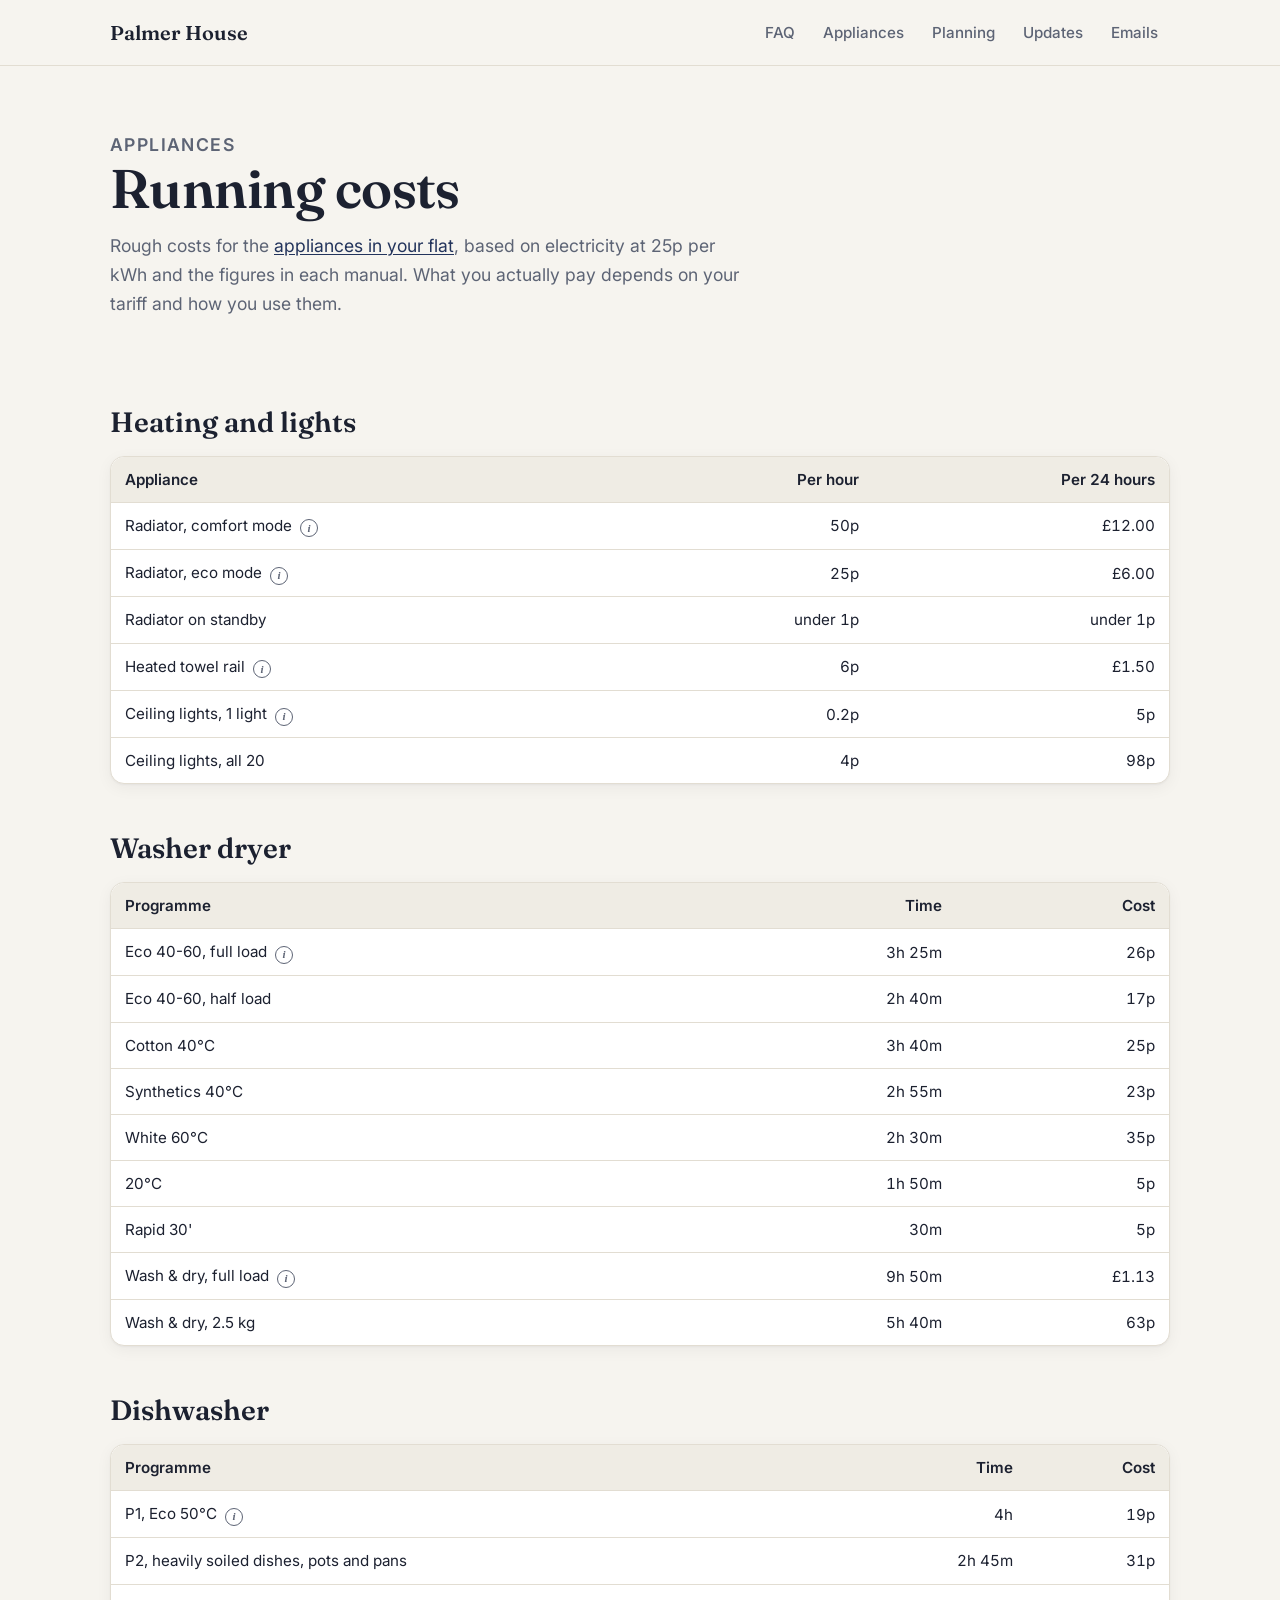
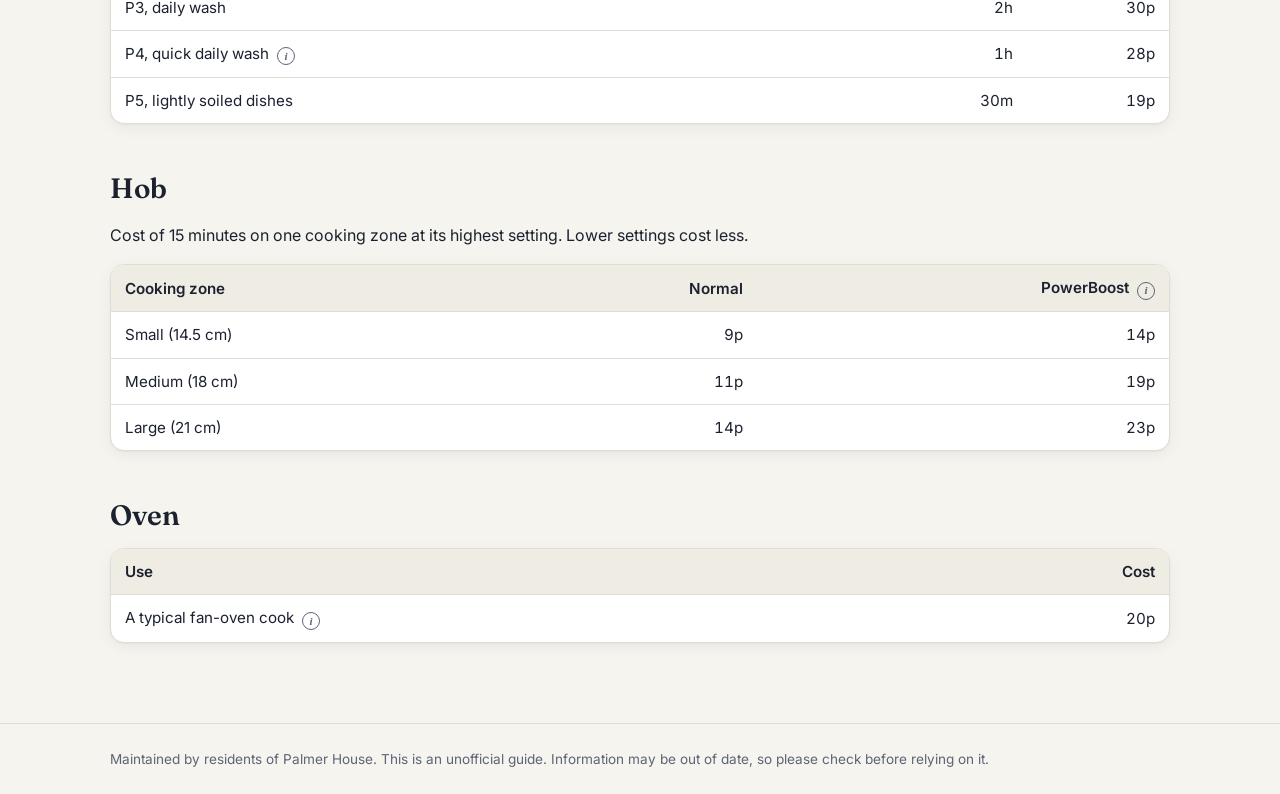
==== costs.html @ 89a66594 "Add appliance running costs page Co-Authored-By: Claude Opus 5.5 <noreply@anthropic.com>" ====
<!doctype html>
<html lang="en-GB">
<head>
  <meta charset="utf-8">
  <meta name="viewport" content="width=device-width, initial-scale=1">
  <title>Running costs · Palmer House</title>
  <meta name="description" content="Rough running costs for the appliances in Palmer House flats, based on electricity at 25p per kWh.">
  <link rel="preconnect" href="https://fonts.googleapis.com">
  <link rel="preconnect" href="https://fonts.gstatic.com" crossorigin>
  <link href="https://fonts.googleapis.com/css2?family=Fraunces:opsz,wght@9..144,600&family=Inter:wght@400;500;600;700&display=swap" rel="stylesheet">
  <link rel="stylesheet" href="assets/style.css">
</head>
<body>
  <header class="site-header">
    <div class="inner">
      <a class="brand" href="./">Palmer House</a>
      <nav class="site-nav">
        <a href="faq">FAQ</a>
        <a href="appliances">Appliances</a>
        <a href="planning">Planning</a>
        <a href="updates">Updates</a>
        <a href="emails/">Emails</a>
      </nav>
    </div>
  </header>

  <main>
    <section class="hero">
      <p class="eyebrow">Appliances</p>
      <h1>Running costs</h1>
      <p>Rough costs for the <a href="appliances">appliances in your flat</a>, based on electricity at 25p per kWh and the figures in each manual. What you actually pay depends on your tariff and how you use them.</p>
    </section>

    <h2 id="heating-and-lights">Heating and lights</h2>
    <div class="cost-table">
      <table>
        <thead><tr><th>Appliance</th><th class="num">Per hour</th><th class="num">Per 24 hours</th></tr></thead>
        <tbody>
          <tr>
            <td>Radiator, comfort mode
              <span class="info-wrap"><button type="button" class="info" aria-expanded="false" aria-describedby="tip-radiator"><span class="sr-only">More information</span></button><span class="tip" role="tooltip" id="tip-radiator">This is the cost while it's heating at full power. Radiators have a thermostat, so once the room is warm they switch on and off and cost less. Smaller radiators use less power, so they cost less to run.</span></span>
            </td>
            <td class="num">50p</td><td class="num">£12.00</td>
          </tr>
          <tr>
            <td>Radiator, eco mode
              <span class="info-wrap"><button type="button" class="info" aria-expanded="false" aria-describedby="tip-eco"><span class="sr-only">More information</span></button><span class="tip" role="tooltip" id="tip-eco">Eco mode runs the radiator at half power.</span></span>
            </td>
            <td class="num">25p</td><td class="num">£6.00</td>
          </tr>
          <tr><td>Radiator on standby</td><td class="num">under 1p</td><td class="num">under 1p</td></tr>
          <tr>
            <td>Heated towel rail
              <span class="info-wrap"><button type="button" class="info" aria-expanded="false" aria-describedby="tip-towel"><span class="sr-only">More information</span></button><span class="tip" role="tooltip" id="tip-towel">The towel rail runs at a fixed temperature, using 250 W whenever it's switched on.</span></span>
            </td>
            <td class="num">6p</td><td class="num">£1.50</td>
          </tr>
          <tr>
            <td>Ceiling lights, 1 light
              <span class="info-wrap"><button type="button" class="info" aria-expanded="false" aria-describedby="tip-lights"><span class="sr-only">More information</span></button><span class="tip" role="tooltip" id="tip-lights">Each ceiling light is an 8.2 W LED. Dimming them uses less.</span></span>
            </td>
            <td class="num">0.2p</td><td class="num">5p</td>
          </tr>
          <tr><td>Ceiling lights, all 20</td><td class="num">4p</td><td class="num">98p</td></tr>
        </tbody>
      </table>
    </div>

    <h2 id="washer-dryer">Washer dryer</h2>
    <div class="cost-table">
      <table>
        <thead><tr><th>Programme</th><th class="num">Time</th><th class="num">Cost</th></tr></thead>
        <tbody>
          <tr>
            <td>Eco 40-60, full load
              <span class="info-wrap"><button type="button" class="info" aria-expanded="false" aria-describedby="tip-eco4060"><span class="sr-only">More information</span></button><span class="tip" role="tooltip" id="tip-eco4060">The most efficient programme for normally soiled cotton. It takes longer, but heats the water more gently. A full load is 7 kg.</span></span>
            </td>
            <td class="num">3h 25m</td><td class="num">26p</td>
          </tr>
          <tr><td>Eco 40-60, half load</td><td class="num">2h 40m</td><td class="num">17p</td></tr>
          <tr><td>Cotton 40°C</td><td class="num">3h 40m</td><td class="num">25p</td></tr>
          <tr><td>Synthetics 40°C</td><td class="num">2h 55m</td><td class="num">23p</td></tr>
          <tr><td>White 60°C</td><td class="num">2h 30m</td><td class="num">35p</td></tr>
          <tr><td>20°C</td><td class="num">1h 50m</td><td class="num">5p</td></tr>
          <tr><td>Rapid 30'</td><td class="num">30m</td><td class="num">5p</td></tr>
          <tr>
            <td>Wash &amp; dry, full load
              <span class="info-wrap"><button type="button" class="info" aria-expanded="false" aria-describedby="tip-dry"><span class="sr-only">More information</span></button><span class="tip" role="tooltip" id="tip-dry">Drying uses most of the energy. Washing and drying a full load costs over four times as much as washing alone. Based on the Eco 40-60 programme with drying.</span></span>
            </td>
            <td class="num">9h 50m</td><td class="num">£1.13</td>
          </tr>
          <tr><td>Wash &amp; dry, 2.5 kg</td><td class="num">5h 40m</td><td class="num">63p</td></tr>
        </tbody>
      </table>
    </div>

    <h2 id="dishwasher">Dishwasher</h2>
    <div class="cost-table">
      <table>
        <thead><tr><th>Programme</th><th class="num">Time</th><th class="num">Cost</th></tr></thead>
        <tbody>
          <tr>
            <td>P1, Eco 50°C
              <span class="info-wrap"><button type="button" class="info" aria-expanded="false" aria-describedby="tip-dweco"><span class="sr-only">More information</span></button><span class="tip" role="tooltip" id="tip-dweco">The longest programme, but one of the cheapest. It's the most efficient for dishes with a normal amount of dirt.</span></span>
            </td>
            <td class="num">4h</td><td class="num">19p</td>
          </tr>
          <tr><td>P2, heavily soiled dishes, pots and pans</td><td class="num">2h 45m</td><td class="num">31p</td></tr>
          <tr><td>P3, daily wash</td><td class="num">2h</td><td class="num">30p</td></tr>
          <tr>
            <td>P4, quick daily wash
              <span class="info-wrap"><button type="button" class="info" aria-expanded="false" aria-describedby="tip-dwquick"><span class="sr-only">More information</span></button><span class="tip" role="tooltip" id="tip-dwquick">Quicker programmes heat the water faster, which uses more energy than the long Eco programme.</span></span>
            </td>
            <td class="num">1h</td><td class="num">28p</td>
          </tr>
          <tr><td>P5, lightly soiled dishes</td><td class="num">30m</td><td class="num">19p</td></tr>
        </tbody>
      </table>
    </div>

    <h2 id="hob">Hob</h2>
    <p>Cost of 15 minutes on one cooking zone at its highest setting. Lower settings cost less.</p>
    <div class="cost-table">
      <table>
        <thead>
          <tr>
            <th>Cooking zone</th>
            <th class="num">Normal</th>
            <th class="num">PowerBoost
              <span class="info-wrap"><button type="button" class="info" aria-expanded="false" aria-describedby="tip-boost"><span class="sr-only">More information</span></button><span class="tip tip-left" role="tooltip" id="tip-boost">PowerBoost gives a zone extra power for a short time, for example to bring a pan of water to the boil quickly.</span></span>
            </th>
          </tr>
        </thead>
        <tbody>
          <tr><td>Small (14.5 cm)</td><td class="num">9p</td><td class="num">14p</td></tr>
          <tr><td>Medium (18 cm)</td><td class="num">11p</td><td class="num">19p</td></tr>
          <tr><td>Large (21 cm)</td><td class="num">14p</td><td class="num">23p</td></tr>
        </tbody>
      </table>
    </div>

    <h2 id="oven">Oven</h2>
    <div class="cost-table">
      <table>
        <thead><tr><th>Use</th><th class="num">Cost</th></tr></thead>
        <tbody>
          <tr>
            <td>A typical fan-oven cook
              <span class="info-wrap"><button type="button" class="info" aria-expanded="false" aria-describedby="tip-oven"><span class="sr-only">More information</span></button><span class="tip" role="tooltip" id="tip-oven">Based on the oven's official energy test for a fan cook. While it's heating up, the oven can draw up to 2.4 kW, which costs 60p an hour.</span></span>
            </td>
            <td class="num">20p</td>
          </tr>
        </tbody>
      </table>
    </div>
  </main>
  <script src="assets/info.js"></script>

  <footer>
    <div class="inner">Maintained by residents of Palmer House. This is an unofficial guide. Information may be out of date, so please check before relying on it.</div>
  </footer>
</body>
</html>
---- assets/style.css ----
/* Palmer House — shared styles */
:root {
  --bg: #f6f4ef;
  --surface: #ffffff;
  --surface-2: #efece4;
  --text: #1c2130;
  --muted: #5d6475;
  --border: #e2ddd2;
  --accent: #23345c;       /* Hockley navy, as in the kitchens */
  --accent-soft: #e3e8f3;
  --warn-bg: #fff4e0;
  --warn-border: #f0c77a;
  --radius: 14px;
  --shadow: 0 1px 2px rgb(20 25 40 / 0.04), 0 4px 16px rgb(20 25 40 / 0.05);
  --serif: "Fraunces", Georgia, serif;
  --sans: "Inter", system-ui, -apple-system, "Segoe UI", sans-serif;
  color-scheme: light;
}
@media (prefers-color-scheme: dark) {
  :root {
    --bg: #12151d;
    --surface: #1a1e29;
    --surface-2: #222736;
    --text: #e8eaf0;
    --muted: #9aa1b2;
    --border: #2c3243;
    --accent: #9fb4e6;
    --accent-soft: #24304d;
    --warn-bg: #2e2617;
    --warn-border: #6d5629;
    --shadow: none;
    color-scheme: dark;
  }
}

* { box-sizing: border-box; }
html { scroll-behavior: smooth; scroll-padding-top: 80px; }
body {
  margin: 0;
  background: var(--bg);
  color: var(--text);
  font: 16px/1.65 var(--sans);
  -webkit-font-smoothing: antialiased;
}
img { max-width: 100%; height: auto; display: block; }
a { color: var(--accent); text-underline-offset: 2px; }
a:hover { text-decoration-thickness: 2px; }

/* Header / nav */
.site-header {
  position: sticky; top: 0; z-index: 10;
  background: color-mix(in srgb, var(--bg) 85%, transparent);
  backdrop-filter: blur(10px);
  border-bottom: 1px solid var(--border);
}
.site-header .inner {
  max-width: 1100px; margin: 0 auto; padding: 14px 20px;
  display: flex; align-items: center; justify-content: space-between; gap: 16px; flex-wrap: wrap;
}
.brand { font-family: var(--serif); font-weight: 600; font-size: 1.25rem; color: var(--text); text-decoration: none; }
.site-nav { display: flex; gap: 4px; flex-wrap: wrap; }
.site-nav a {
  padding: 6px 12px; border-radius: 999px; color: var(--muted);
  text-decoration: none; font-size: 0.95rem; font-weight: 500;
}
.site-nav a:hover { color: var(--text); background: var(--surface-2); }
.site-nav a[aria-current="page"] { color: var(--accent); background: var(--accent-soft); }

/* Layout */
main { max-width: 1100px; margin: 0 auto; padding: 0 20px 80px; }
.hero { padding: 64px 0 32px; }
.hero h1 { font-family: var(--serif); font-size: clamp(2.2rem, 5vw, 3.4rem); line-height: 1.1; margin: 0 0 12px; font-weight: 600; letter-spacing: -0.01em; }
.hero p { color: var(--muted); font-size: 1.1rem; max-width: 640px; margin: 0; }
h2 { font-family: var(--serif); font-size: 1.75rem; font-weight: 600; margin: 56px 0 16px; line-height: 1.2; }
h3 { font-size: 1.1rem; margin: 0 0 6px; }
.eyebrow { text-transform: uppercase; letter-spacing: 0.08em; font-size: 0.75rem; font-weight: 600; color: var(--muted); }

/* Cards & grids */
.grid { display: grid; gap: 16px; grid-template-columns: repeat(auto-fill, minmax(300px, 1fr)); }
.card {
  background: var(--surface); border: 1px solid var(--border); border-radius: var(--radius);
  padding: 22px; box-shadow: var(--shadow);
}
.card p { margin: 0 0 10px; }
.card p:last-child { margin-bottom: 0; }
.card ul { margin: 8px 0 0; padding-left: 20px; }

.quick-links { display: grid; gap: 12px; grid-template-columns: repeat(auto-fit, minmax(220px, 1fr)); margin-top: 28px; }
.quick-links a {
  display: block; padding: 18px 20px; border-radius: var(--radius);
  background: var(--surface); border: 1px solid var(--border); box-shadow: var(--shadow);
  color: var(--text); text-decoration: none; transition: transform .15s, border-color .15s;
}
.quick-links a:hover { transform: translateY(-2px); border-color: var(--accent); }
.quick-links strong { display: block; font-size: 1.05rem; }
.quick-links span { color: var(--muted); font-size: 0.9rem; }

.note {
  background: var(--warn-bg); border: 1px solid var(--warn-border); border-radius: 10px;
  padding: 12px 16px; font-size: 0.95rem; margin: 12px 0;
}

/* FAQ */
.faq { background: var(--surface); border: 1px solid var(--border); border-radius: var(--radius); box-shadow: var(--shadow); overflow: hidden; }
.faq details + details { border-top: 1px solid var(--border); }
.faq summary {
  list-style: none; cursor: pointer; padding: 18px 56px 18px 22px; position: relative;
  font-weight: 600; font-size: 1.05rem;
}
.faq summary::-webkit-details-marker { display: none; }
.faq summary::after {
  content: "+"; position: absolute; right: 22px; top: 50%; transform: translateY(-50%);
  font-size: 1.4rem; font-weight: 400; color: var(--muted); transition: transform .2s;
}
.faq details[open] summary::after { transform: translateY(-50%) rotate(45deg); }
.faq summary:hover { background: var(--surface-2); }
.faq summary:focus-visible { outline: 2px solid var(--accent); outline-offset: -2px; }
.faq-body { padding: 0 22px 18px; }
.faq-body p { margin: 0 0 10px; }
.faq-body p:last-child { margin-bottom: 0; }

figure { margin: 16px 0; }
figure img { border-radius: var(--radius); border: 1px solid var(--border); background: var(--surface); }
figcaption { color: var(--muted); font-size: 0.9rem; margin-top: 8px; }

/* Tables */
.table-wrap { overflow-x: auto; border: 1px solid var(--border); border-radius: var(--radius); background: var(--surface); }
table { width: 100%; border-collapse: collapse; font-size: 0.95rem; }
th, td { text-align: left; padding: 10px 14px; border-bottom: 1px solid var(--border); }
th { font-weight: 600; background: var(--surface-2); }
td.num, th.num { text-align: right; font-variant-numeric: tabular-nums; white-space: nowrap; }
tbody tr:last-child td { border-bottom: 0; }
tfoot td { font-weight: 700; background: var(--surface-2); border-bottom: 0; }

/* Running costs */
.cost-table { border: 1px solid var(--border); border-radius: var(--radius); background: var(--surface); box-shadow: var(--shadow); }
.cost-table thead th:first-child { border-top-left-radius: var(--radius); }
.cost-table thead th:last-child { border-top-right-radius: var(--radius); }
.cost-table + h2 { margin-top: 48px; }

/* Info tooltips */
.info-wrap { position: relative; display: inline-block; vertical-align: middle; }
.info {
  display: inline-grid; place-items: center; width: 18px; height: 18px; margin-left: 4px; padding: 0;
  border: 1.5px solid currentColor; border-radius: 50%; background: none; color: var(--muted);
  font: italic 600 11px/1 Georgia, serif; cursor: pointer;
}
.info::before { content: "i"; }
.info:hover, .info-wrap.open .info { color: var(--accent); }
.info:focus-visible { outline: 2px solid var(--accent); outline-offset: 2px; }
.tip {
  display: none; position: absolute; z-index: 5; top: calc(100% + 8px); left: -8px;
  width: max-content; max-width: min(280px, calc(100vw - 48px));
  padding: 10px 12px; border-radius: 8px; background: var(--text); color: var(--bg);
  box-shadow: 0 4px 16px rgb(20 25 40 / 0.18);
  font-size: 0.85rem; font-weight: 400; line-height: 1.45; text-align: left; white-space: normal;
}
.tip-left { left: auto; right: -8px; }
.info-wrap:hover .tip, .info-wrap.open .tip, .info:focus-visible + .tip { display: block; }
.sr-only { position: absolute; width: 1px; height: 1px; overflow: hidden; clip: rect(0 0 0 0); white-space: nowrap; }
@media (max-width: 640px) {
  /* On phones, open tooltips inline under the item so they never run off screen */
  .info-wrap:not(:has(.tip-left)) { display: inline; position: static; }
  .tip:not(.tip-left) { position: static; width: auto; max-width: none; margin-top: 8px; }
  .info-wrap:not(:has(.tip-left)):hover .tip { display: none; }
  .info-wrap.open .tip { display: block; }
}

/* Appliances */
.room-nav { display: flex; gap: 8px; flex-wrap: wrap; margin: 8px 0 0; padding: 0; list-style: none; }
.room-nav a {
  display: inline-block; padding: 6px 14px; border-radius: 999px; font-size: 0.9rem;
  border: 1px solid var(--border); background: var(--surface); color: var(--text); text-decoration: none;
}
.room-nav a:hover { border-color: var(--accent); color: var(--accent); }

.appliance {
  display: grid; grid-template-columns: 220px 1fr; gap: 24px;
  background: var(--surface); border: 1px solid var(--border); border-radius: var(--radius);
  padding: 24px; margin-bottom: 16px; box-shadow: var(--shadow);
}
.appliance > .media img { background: #fff; border-radius: 10px; padding: 8px; aspect-ratio: 1; object-fit: contain; width: 100%; }
.appliance > .media:empty { background: var(--surface-2); border-radius: 10px; aspect-ratio: 1; }
.appliance h3 { font-family: var(--serif); font-size: 1.35rem; font-weight: 600; margin: 0; }
.appliance .model { color: var(--muted); margin: 2px 0 12px; font-size: 0.95rem; }
.appliance ul { margin: 0 0 12px; padding-left: 20px; }
.appliance li { margin-bottom: 4px; }
.manual {
  display: inline-flex; align-items: center; gap: 6px; font-size: 0.9rem; font-weight: 600;
  padding: 6px 12px; border-radius: 8px; background: var(--accent-soft); text-decoration: none;
}
.manual::after { content: "↗"; }
.thumbs { display: grid; grid-template-columns: repeat(auto-fill, minmax(130px, 1fr)); gap: 12px; margin: 14px 0; }
.thumbs figure { margin: 0; }
.thumbs img { background: #fff; aspect-ratio: 1; object-fit: contain; padding: 6px; width: 100%; }
.thumbs figcaption { font-size: 0.8rem; margin-top: 4px; text-align: center; }
.specs { display: grid; grid-template-columns: repeat(auto-fill, minmax(180px, 1fr)); gap: 4px 16px; margin: 0 0 12px; font-size: 0.9rem; }
.specs div { display: flex; justify-content: space-between; gap: 8px; border-bottom: 1px dashed var(--border); padding: 3px 0; }
.specs dt { color: var(--muted); }
.specs dd { margin: 0; font-weight: 500; text-align: right; }

/* Timeline */
.timeline { list-style: none; padding: 0; margin: 0; border-left: 2px solid var(--border); }
.timeline > li { position: relative; padding: 0 0 28px 24px; }
.timeline > li::before {
  content: ""; position: absolute; left: -7px; top: 6px; width: 12px; height: 12px;
  border-radius: 50%; background: var(--surface); border: 2px solid var(--accent);
}
.timeline time { display: block; font-weight: 600; font-size: 0.9rem; color: var(--accent); }
.timeline p { margin: 4px 0 0; }
.milestones .year { margin: 40px 0 16px; color: var(--muted); font-size: 1.1rem; }
.milestones .year:first-child { margin-top: 0; }
blockquote {
  margin: 8px 0 0; padding: 4px 0 4px 16px; border-left: 3px solid var(--border);
  color: var(--muted); font-style: italic;
}
/* Planning applications */
.lede { font-size: 1.1rem; font-weight: 500; margin: 0 0 8px; }
.apps { list-style: none; padding: 0; margin: 20px 0 0; border: 1px solid var(--border); border-radius: var(--radius); background: var(--surface); box-shadow: var(--shadow); }
.apps li { display: grid; grid-template-columns: 90px 1fr auto; gap: 16px; align-items: baseline; padding: 14px 20px; border-bottom: 1px solid var(--border); }
.apps li:last-child { border-bottom: 0; }
.apps time { color: var(--muted); font-size: 0.9rem; font-variant-numeric: tabular-nums; }
.apps a { font-weight: 500; }
.apps code { font-size: 0.8rem; color: var(--muted); background: var(--surface-2); padding: 2px 8px; border-radius: 6px; white-space: nowrap; }
@media (max-width: 640px) {
  .apps li { grid-template-columns: 1fr auto; gap: 2px 12px; }
  .apps a { grid-column: 1 / -1; grid-row: 2; }
}

/* Inbox */
.inbox { list-style: none; padding: 0; margin: 0; background: var(--surface); border: 1px solid var(--border); border-radius: var(--radius); box-shadow: var(--shadow); overflow: hidden; }
.inbox li + li { border-top: 1px solid var(--border); }
.inbox a {
  display: grid; grid-template-columns: 40px 220px 1fr auto; gap: 16px; align-items: center;
  padding: 14px 20px; color: var(--text); text-decoration: none; transition: background .15s;
}
.inbox a:hover { background: var(--surface-2); }
.inbox-from { font-weight: 600; white-space: nowrap; overflow: hidden; text-overflow: ellipsis; }
.inbox-count { color: var(--muted); font-weight: 400; font-size: 0.85rem; margin-left: 4px; }
.inbox-text { min-width: 0; white-space: nowrap; overflow: hidden; text-overflow: ellipsis; }
.inbox-text strong { font-weight: 600; }
.inbox-snippet { color: var(--muted); }
.inbox-date { color: var(--muted); font-size: 0.85rem; white-space: nowrap; }
@media (max-width: 720px) {
  .inbox a { grid-template-columns: 40px 1fr auto; grid-template-rows: auto auto; gap: 2px 12px; }
  .inbox .avatar { grid-row: 1 / 3; }
  .inbox-from { grid-column: 2; grid-row: 1; }
  .inbox-date { grid-column: 3; grid-row: 1; }
  .inbox-text { grid-column: 2 / 4; white-space: normal; display: -webkit-box; -webkit-line-clamp: 2; -webkit-box-orient: vertical; }
}

/* Email threads */
.email-page { padding-top: 32px; }
.back-link { display: inline-block; margin-bottom: 20px; font-weight: 500; text-decoration: none; }
.thread-subject { font-family: var(--serif); font-weight: 600; line-height: 1.2; }
.thread { max-width: 780px; }
.thread + .thread { margin-top: 56px; }
.thread-subject { margin: 0 0 4px; font-size: 1.5rem; }
.thread-meta { color: var(--muted); font-size: 0.9rem; margin: 0 0 16px; }
.message {
  background: var(--surface); border: 1px solid var(--border); border-radius: var(--radius);
  box-shadow: var(--shadow); overflow: hidden;
}
.message + .message { margin-top: 12px; }
.message-head {
  display: flex; align-items: center; gap: 12px; padding: 16px 20px;
  border-bottom: 1px solid var(--border); background: var(--surface-2);
}
.message-who { flex: 1; min-width: 0; }
.message-who p { margin: 0; line-height: 1.35; }
.message-role { color: var(--muted); font-size: 0.85rem; font-weight: 400; }
.message-to { color: var(--muted); font-size: 0.85rem; }
.message-date { color: var(--muted); font-size: 0.85rem; white-space: nowrap; }
.avatar {
  flex: none; width: 40px; height: 40px; border-radius: 50%;
  display: grid; place-items: center; font-weight: 600; font-size: 0.85rem;
  background: var(--accent); color: var(--surface);
}
.avatar-alt { background: #7a8b6f; color: #fff; }
.message-body { padding: 20px; }
.message-body p { margin: 0 0 14px; }
.message-body p:last-child { margin-bottom: 0; }
.signature { color: var(--muted); font-size: 0.95rem; }

footer { border-top: 1px solid var(--border); color: var(--muted); font-size: 0.85rem; }
footer .inner { max-width: 1100px; margin: 0 auto; padding: 24px 20px; }

@media (max-width: 640px) {
  .hero { padding: 40px 0 20px; }
  .appliance { grid-template-columns: 1fr; padding: 18px; }
  .appliance > .media img { max-width: 220px; }
  th, td { padding: 8px 10px; }
}
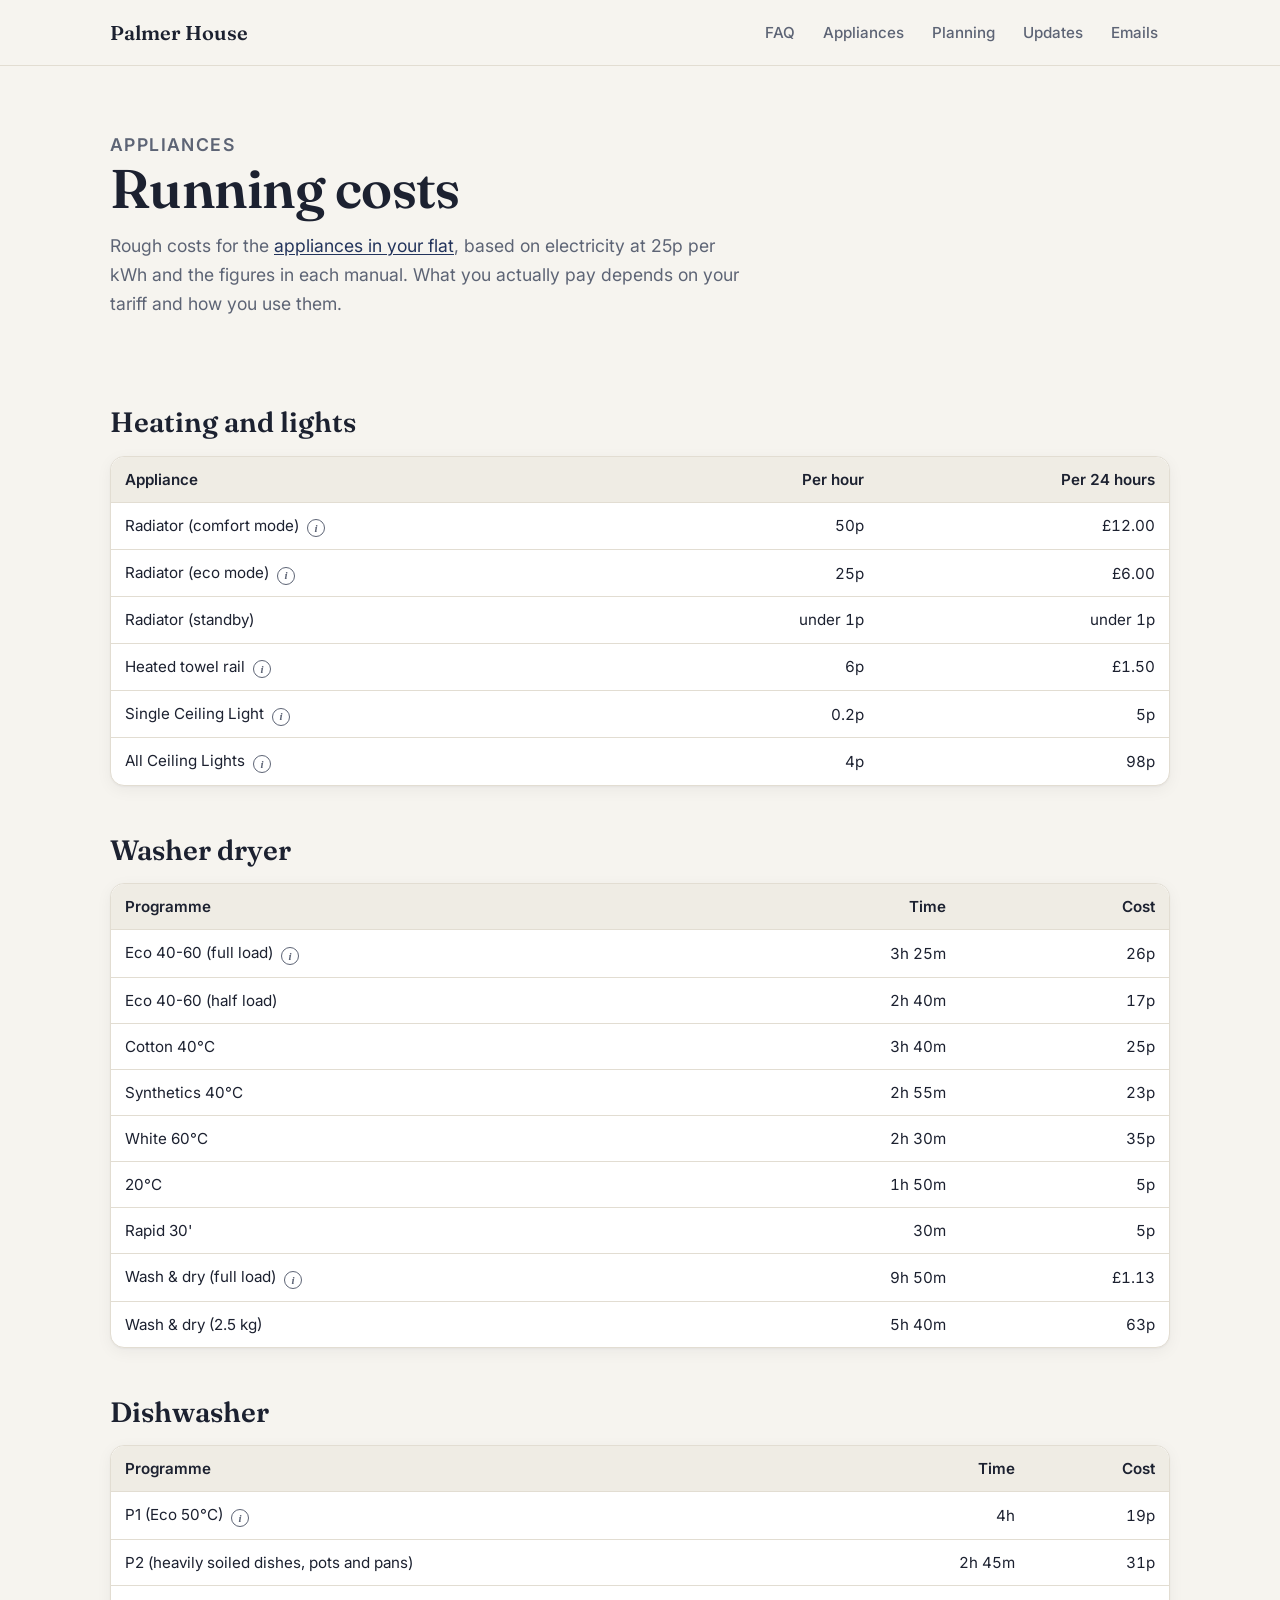
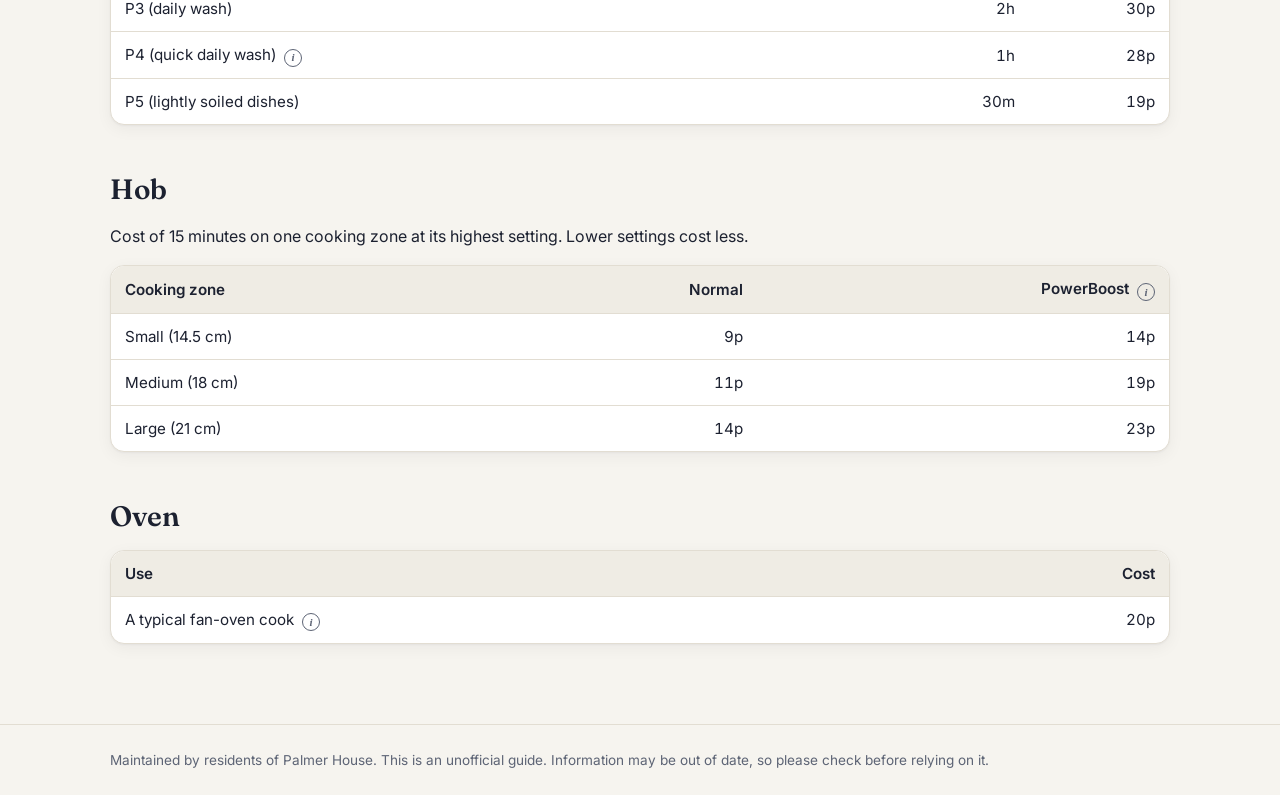
==== commit 4bee39d5: "Note that only one hob zone can use PowerBoost at a time Co-Authored-By: Claude Opus 5.5 <noreply@an" ====
--- a/costs.html
+++ b/costs.html
@@ -37,18 +37,18 @@
         <thead><tr><th>Appliance</th><th class="num">Per hour</th><th class="num">Per 24 hours</th></tr></thead>
         <tbody>
           <tr>
-            <td>Radiator, comfort mode
-              <span class="info-wrap"><button type="button" class="info" aria-expanded="false" aria-describedby="tip-radiator"><span class="sr-only">More information</span></button><span class="tip" role="tooltip" id="tip-radiator">This is the cost while it's heating at full power. Radiators have a thermostat, so once the room is warm they switch on and off and cost less. Smaller radiators use less power, so they cost less to run.</span></span>
+            <td>Radiator (comfort mode)
+              <span class="info-wrap"><button type="button" class="info" aria-expanded="false" aria-describedby="tip-radiator"><span class="sr-only">More information</span></button><span class="tip" role="tooltip" id="tip-radiator">Radiators turn off when they reach the correct temperature, so your actual costs will be lower. Some apartments have smaller models that use less power, check the sticker on the side.</span></span>
             </td>
             <td class="num">50p</td><td class="num">£12.00</td>
           </tr>
           <tr>
-            <td>Radiator, eco mode
+            <td>Radiator (eco mode)
               <span class="info-wrap"><button type="button" class="info" aria-expanded="false" aria-describedby="tip-eco"><span class="sr-only">More information</span></button><span class="tip" role="tooltip" id="tip-eco">Eco mode runs the radiator at half power.</span></span>
             </td>
             <td class="num">25p</td><td class="num">£6.00</td>
           </tr>
-          <tr><td>Radiator on standby</td><td class="num">under 1p</td><td class="num">under 1p</td></tr>
+          <tr><td>Radiator (standby)</td><td class="num">under 1p</td><td class="num">under 1p</td></tr>
           <tr>
             <td>Heated towel rail
               <span class="info-wrap"><button type="button" class="info" aria-expanded="false" aria-describedby="tip-towel"><span class="sr-only">More information</span></button><span class="tip" role="tooltip" id="tip-towel">The towel rail runs at a fixed temperature, using 250 W whenever it's switched on.</span></span>
@@ -56,12 +56,17 @@
             <td class="num">6p</td><td class="num">£1.50</td>
           </tr>
           <tr>
-            <td>Ceiling lights, 1 light
+            <td>Single Ceiling Light
               <span class="info-wrap"><button type="button" class="info" aria-expanded="false" aria-describedby="tip-lights"><span class="sr-only">More information</span></button><span class="tip" role="tooltip" id="tip-lights">Each ceiling light is an 8.2 W LED. Dimming them uses less.</span></span>
             </td>
             <td class="num">0.2p</td><td class="num">5p</td>
           </tr>
-          <tr><td>Ceiling lights, all 20</td><td class="num">4p</td><td class="num">98p</td></tr>
+          <tr>
+            <td>All Ceiling Lights
+              <span class="info-wrap"><button type="button" class="info" aria-expanded="false" aria-describedby="tip-alllights"><span class="sr-only">More information</span></button><span class="tip" role="tooltip" id="tip-alllights">Assuming 20 ceiling lights, which is a typical number for a flat.</span></span>
+            </td>
+            <td class="num">4p</td><td class="num">98p</td>
+          </tr>
         </tbody>
       </table>
     </div>
@@ -72,24 +77,24 @@
         <thead><tr><th>Programme</th><th class="num">Time</th><th class="num">Cost</th></tr></thead>
         <tbody>
           <tr>
-            <td>Eco 40-60, full load
+            <td>Eco 40-60 (full load)
               <span class="info-wrap"><button type="button" class="info" aria-expanded="false" aria-describedby="tip-eco4060"><span class="sr-only">More information</span></button><span class="tip" role="tooltip" id="tip-eco4060">The most efficient programme for normally soiled cotton. It takes longer, but heats the water more gently. A full load is 7 kg.</span></span>
             </td>
             <td class="num">3h 25m</td><td class="num">26p</td>
           </tr>
-          <tr><td>Eco 40-60, half load</td><td class="num">2h 40m</td><td class="num">17p</td></tr>
+          <tr><td>Eco 40-60 (half load)</td><td class="num">2h 40m</td><td class="num">17p</td></tr>
           <tr><td>Cotton 40°C</td><td class="num">3h 40m</td><td class="num">25p</td></tr>
           <tr><td>Synthetics 40°C</td><td class="num">2h 55m</td><td class="num">23p</td></tr>
           <tr><td>White 60°C</td><td class="num">2h 30m</td><td class="num">35p</td></tr>
           <tr><td>20°C</td><td class="num">1h 50m</td><td class="num">5p</td></tr>
           <tr><td>Rapid 30'</td><td class="num">30m</td><td class="num">5p</td></tr>
           <tr>
-            <td>Wash &amp; dry, full load
+            <td>Wash &amp; dry (full load)
               <span class="info-wrap"><button type="button" class="info" aria-expanded="false" aria-describedby="tip-dry"><span class="sr-only">More information</span></button><span class="tip" role="tooltip" id="tip-dry">Drying uses most of the energy. Washing and drying a full load costs over four times as much as washing alone. Based on the Eco 40-60 programme with drying.</span></span>
             </td>
             <td class="num">9h 50m</td><td class="num">£1.13</td>
           </tr>
-          <tr><td>Wash &amp; dry, 2.5 kg</td><td class="num">5h 40m</td><td class="num">63p</td></tr>
+          <tr><td>Wash &amp; dry (2.5 kg)</td><td class="num">5h 40m</td><td class="num">63p</td></tr>
         </tbody>
       </table>
     </div>
@@ -100,20 +105,20 @@
         <thead><tr><th>Programme</th><th class="num">Time</th><th class="num">Cost</th></tr></thead>
         <tbody>
           <tr>
-            <td>P1, Eco 50°C
+            <td>P1 (Eco 50°C)
               <span class="info-wrap"><button type="button" class="info" aria-expanded="false" aria-describedby="tip-dweco"><span class="sr-only">More information</span></button><span class="tip" role="tooltip" id="tip-dweco">The longest programme, but one of the cheapest. It's the most efficient for dishes with a normal amount of dirt.</span></span>
             </td>
             <td class="num">4h</td><td class="num">19p</td>
           </tr>
-          <tr><td>P2, heavily soiled dishes, pots and pans</td><td class="num">2h 45m</td><td class="num">31p</td></tr>
-          <tr><td>P3, daily wash</td><td class="num">2h</td><td class="num">30p</td></tr>
+          <tr><td>P2 (heavily soiled dishes, pots and pans)</td><td class="num">2h 45m</td><td class="num">31p</td></tr>
+          <tr><td>P3 (daily wash)</td><td class="num">2h</td><td class="num">30p</td></tr>
           <tr>
-            <td>P4, quick daily wash
+            <td>P4 (quick daily wash)
               <span class="info-wrap"><button type="button" class="info" aria-expanded="false" aria-describedby="tip-dwquick"><span class="sr-only">More information</span></button><span class="tip" role="tooltip" id="tip-dwquick">Quicker programmes heat the water faster, which uses more energy than the long Eco programme.</span></span>
             </td>
             <td class="num">1h</td><td class="num">28p</td>
           </tr>
-          <tr><td>P5, lightly soiled dishes</td><td class="num">30m</td><td class="num">19p</td></tr>
+          <tr><td>P5 (lightly soiled dishes)</td><td class="num">30m</td><td class="num">19p</td></tr>
         </tbody>
       </table>
     </div>
@@ -127,7 +132,7 @@
             <th>Cooking zone</th>
             <th class="num">Normal</th>
             <th class="num">PowerBoost
-              <span class="info-wrap"><button type="button" class="info" aria-expanded="false" aria-describedby="tip-boost"><span class="sr-only">More information</span></button><span class="tip tip-left" role="tooltip" id="tip-boost">PowerBoost gives a zone extra power for a short time, for example to bring a pan of water to the boil quickly.</span></span>
+              <span class="info-wrap"><button type="button" class="info" aria-expanded="false" aria-describedby="tip-boost"><span class="sr-only">More information</span></button><span class="tip tip-left" role="tooltip" id="tip-boost">PowerBoost gives a zone extra power for a short time, for example to bring a pan of water to the boil quickly. Only one zone can be on PowerBoost at a time.</span></span>
             </th>
           </tr>
         </thead>
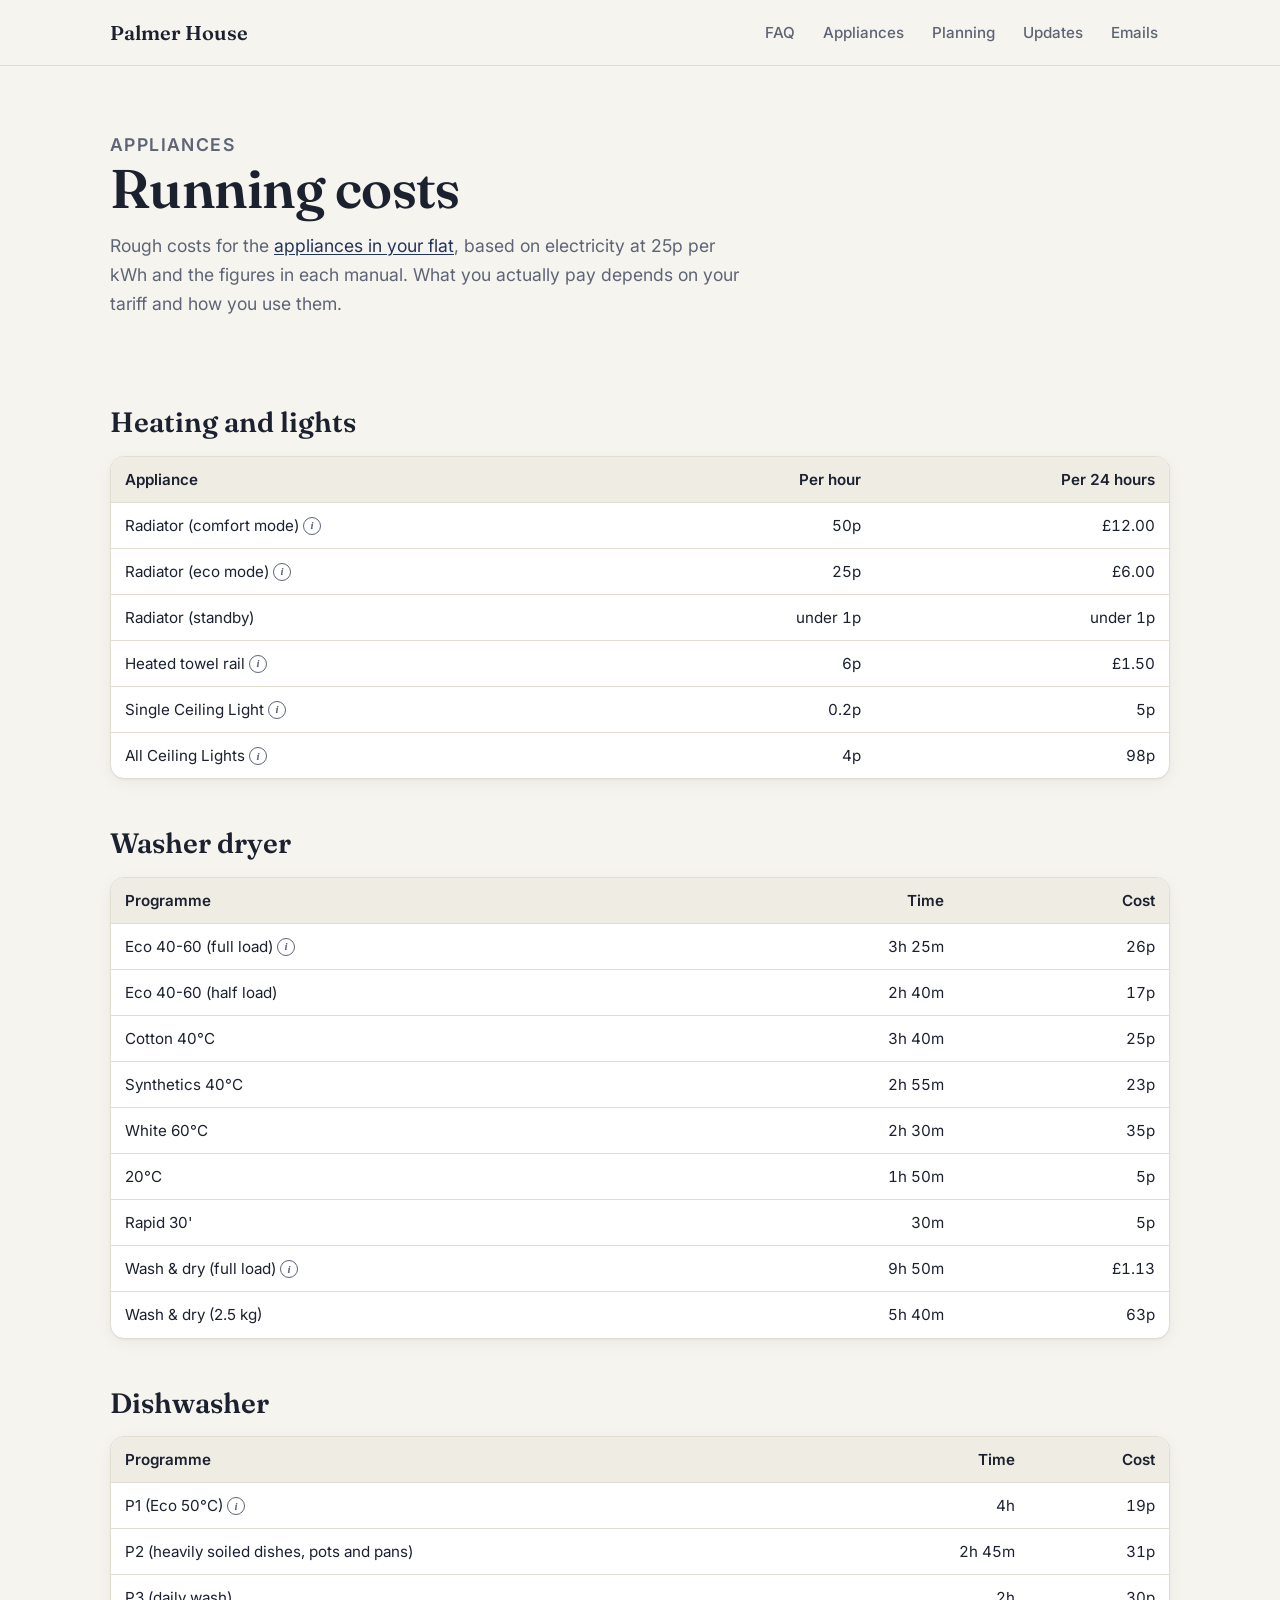
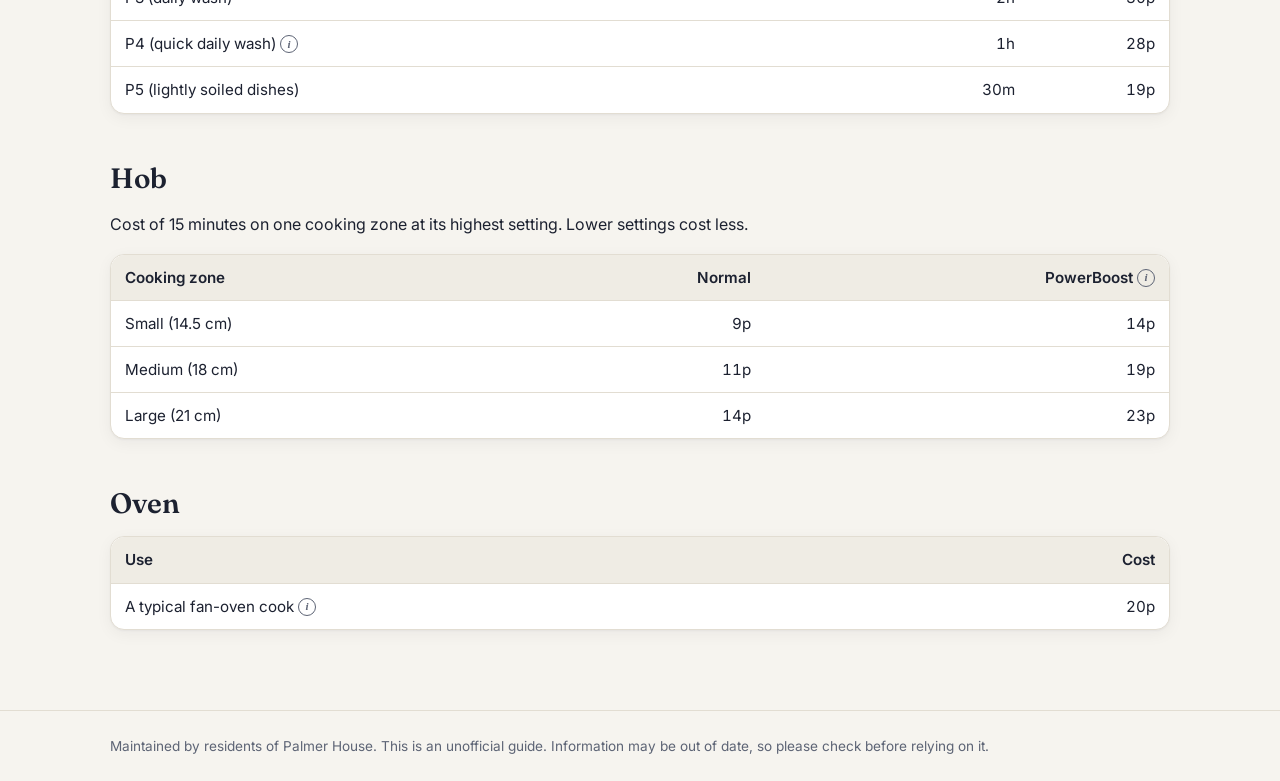
==== commit 081745de: "Fix info tooltips on phones and align icons with text - On touch screens a tap also triggers hover, " ====
--- a/costs.html
+++ b/costs.html
@@ -37,33 +37,28 @@
         <thead><tr><th>Appliance</th><th class="num">Per hour</th><th class="num">Per 24 hours</th></tr></thead>
         <tbody>
           <tr>
-            <td>Radiator (comfort mode)
-              <span class="info-wrap"><button type="button" class="info" aria-expanded="false" aria-describedby="tip-radiator"><span class="sr-only">More information</span></button><span class="tip" role="tooltip" id="tip-radiator">Radiators turn off when they reach the correct temperature, so your actual costs will be lower. Some apartments have smaller models that use less power, check the sticker on the side.</span></span>
+            <td>Radiator (comfort <span class="nowrap">mode)<span class="info-wrap"><button type="button" class="info" aria-expanded="false" aria-describedby="tip-radiator"><span class="sr-only">More information</span></button><span class="tip" role="tooltip" id="tip-radiator">Radiators turn off when they reach the correct temperature, so your actual costs will be lower. Some apartments have smaller models that use less power, check the sticker on the side.</span></span></span>
             </td>
             <td class="num">50p</td><td class="num">£12.00</td>
           </tr>
           <tr>
-            <td>Radiator (eco mode)
-              <span class="info-wrap"><button type="button" class="info" aria-expanded="false" aria-describedby="tip-eco"><span class="sr-only">More information</span></button><span class="tip" role="tooltip" id="tip-eco">Eco mode runs the radiator at half power.</span></span>
+            <td>Radiator (eco <span class="nowrap">mode)<span class="info-wrap"><button type="button" class="info" aria-expanded="false" aria-describedby="tip-eco"><span class="sr-only">More information</span></button><span class="tip" role="tooltip" id="tip-eco">Eco mode runs the radiator at half power.</span></span></span>
             </td>
             <td class="num">25p</td><td class="num">£6.00</td>
           </tr>
           <tr><td>Radiator (standby)</td><td class="num">under 1p</td><td class="num">under 1p</td></tr>
           <tr>
-            <td>Heated towel rail
-              <span class="info-wrap"><button type="button" class="info" aria-expanded="false" aria-describedby="tip-towel"><span class="sr-only">More information</span></button><span class="tip" role="tooltip" id="tip-towel">The towel rail runs at a fixed temperature, using 250 W whenever it's switched on.</span></span>
+            <td>Heated towel <span class="nowrap">rail<span class="info-wrap"><button type="button" class="info" aria-expanded="false" aria-describedby="tip-towel"><span class="sr-only">More information</span></button><span class="tip" role="tooltip" id="tip-towel">The towel rail runs at a fixed temperature, using 250 W whenever it's switched on.</span></span></span>
             </td>
             <td class="num">6p</td><td class="num">£1.50</td>
           </tr>
           <tr>
-            <td>Single Ceiling Light
-              <span class="info-wrap"><button type="button" class="info" aria-expanded="false" aria-describedby="tip-lights"><span class="sr-only">More information</span></button><span class="tip" role="tooltip" id="tip-lights">Each ceiling light is an 8.2 W LED. Dimming them uses less.</span></span>
+            <td>Single Ceiling <span class="nowrap">Light<span class="info-wrap"><button type="button" class="info" aria-expanded="false" aria-describedby="tip-lights"><span class="sr-only">More information</span></button><span class="tip" role="tooltip" id="tip-lights">Each ceiling light is an 8.2 W LED. Dimming them uses less.</span></span></span>
             </td>
             <td class="num">0.2p</td><td class="num">5p</td>
           </tr>
           <tr>
-            <td>All Ceiling Lights
-              <span class="info-wrap"><button type="button" class="info" aria-expanded="false" aria-describedby="tip-alllights"><span class="sr-only">More information</span></button><span class="tip" role="tooltip" id="tip-alllights">Assuming 20 ceiling lights, which is a typical number for a flat.</span></span>
+            <td>All Ceiling <span class="nowrap">Lights<span class="info-wrap"><button type="button" class="info" aria-expanded="false" aria-describedby="tip-alllights"><span class="sr-only">More information</span></button><span class="tip" role="tooltip" id="tip-alllights">Assuming 20 ceiling lights.</span></span></span>
             </td>
             <td class="num">4p</td><td class="num">98p</td>
           </tr>
@@ -77,8 +72,7 @@
         <thead><tr><th>Programme</th><th class="num">Time</th><th class="num">Cost</th></tr></thead>
         <tbody>
           <tr>
-            <td>Eco 40-60 (full load)
-              <span class="info-wrap"><button type="button" class="info" aria-expanded="false" aria-describedby="tip-eco4060"><span class="sr-only">More information</span></button><span class="tip" role="tooltip" id="tip-eco4060">The most efficient programme for normally soiled cotton. It takes longer, but heats the water more gently. A full load is 7 kg.</span></span>
+            <td>Eco 40-60 (full <span class="nowrap">load)<span class="info-wrap"><button type="button" class="info" aria-expanded="false" aria-describedby="tip-eco4060"><span class="sr-only">More information</span></button><span class="tip" role="tooltip" id="tip-eco4060">The most efficient programme for normally soiled cotton. It takes longer, but heats the water more gently. A full load is 7 kg.</span></span></span>
             </td>
             <td class="num">3h 25m</td><td class="num">26p</td>
           </tr>
@@ -89,8 +83,7 @@
           <tr><td>20°C</td><td class="num">1h 50m</td><td class="num">5p</td></tr>
           <tr><td>Rapid 30'</td><td class="num">30m</td><td class="num">5p</td></tr>
           <tr>
-            <td>Wash &amp; dry (full load)
-              <span class="info-wrap"><button type="button" class="info" aria-expanded="false" aria-describedby="tip-dry"><span class="sr-only">More information</span></button><span class="tip" role="tooltip" id="tip-dry">Drying uses most of the energy. Washing and drying a full load costs over four times as much as washing alone. Based on the Eco 40-60 programme with drying.</span></span>
+            <td>Wash &amp; dry (full <span class="nowrap">load)<span class="info-wrap"><button type="button" class="info" aria-expanded="false" aria-describedby="tip-dry"><span class="sr-only">More information</span></button><span class="tip" role="tooltip" id="tip-dry">Drying uses most of the energy. Washing and drying a full load costs over four times as much as washing alone. Based on the Eco 40-60 programme with drying.</span></span></span>
             </td>
             <td class="num">9h 50m</td><td class="num">£1.13</td>
           </tr>
@@ -105,16 +98,14 @@
         <thead><tr><th>Programme</th><th class="num">Time</th><th class="num">Cost</th></tr></thead>
         <tbody>
           <tr>
-            <td>P1 (Eco 50°C)
-              <span class="info-wrap"><button type="button" class="info" aria-expanded="false" aria-describedby="tip-dweco"><span class="sr-only">More information</span></button><span class="tip" role="tooltip" id="tip-dweco">The longest programme, but one of the cheapest. It's the most efficient for dishes with a normal amount of dirt.</span></span>
+            <td>P1 (Eco <span class="nowrap">50°C)<span class="info-wrap"><button type="button" class="info" aria-expanded="false" aria-describedby="tip-dweco"><span class="sr-only">More information</span></button><span class="tip" role="tooltip" id="tip-dweco">The longest programme, but one of the cheapest. It's the most efficient for dishes with a normal amount of dirt.</span></span></span>
             </td>
             <td class="num">4h</td><td class="num">19p</td>
           </tr>
           <tr><td>P2 (heavily soiled dishes, pots and pans)</td><td class="num">2h 45m</td><td class="num">31p</td></tr>
           <tr><td>P3 (daily wash)</td><td class="num">2h</td><td class="num">30p</td></tr>
           <tr>
-            <td>P4 (quick daily wash)
-              <span class="info-wrap"><button type="button" class="info" aria-expanded="false" aria-describedby="tip-dwquick"><span class="sr-only">More information</span></button><span class="tip" role="tooltip" id="tip-dwquick">Quicker programmes heat the water faster, which uses more energy than the long Eco programme.</span></span>
+            <td>P4 (quick daily <span class="nowrap">wash)<span class="info-wrap"><button type="button" class="info" aria-expanded="false" aria-describedby="tip-dwquick"><span class="sr-only">More information</span></button><span class="tip" role="tooltip" id="tip-dwquick">Quicker programmes heat the water faster, which uses more energy than the long Eco programme.</span></span></span>
             </td>
             <td class="num">1h</td><td class="num">28p</td>
           </tr>
@@ -131,8 +122,7 @@
           <tr>
             <th>Cooking zone</th>
             <th class="num">Normal</th>
-            <th class="num">PowerBoost
-              <span class="info-wrap"><button type="button" class="info" aria-expanded="false" aria-describedby="tip-boost"><span class="sr-only">More information</span></button><span class="tip tip-left" role="tooltip" id="tip-boost">PowerBoost gives a zone extra power for a short time, for example to bring a pan of water to the boil quickly. Only one zone can be on PowerBoost at a time.</span></span>
+            <th class="num"><span class="nowrap">PowerBoost<span class="info-wrap"><button type="button" class="info" aria-expanded="false" aria-describedby="tip-boost"><span class="sr-only">More information</span></button><span class="tip tip-left" role="tooltip" id="tip-boost">PowerBoost gives a zone extra power for a short time, for example to bring a pan of water to the boil quickly. Only one zone can be on PowerBoost at a time.</span></span></span>
             </th>
           </tr>
         </thead>
@@ -150,8 +140,7 @@
         <thead><tr><th>Use</th><th class="num">Cost</th></tr></thead>
         <tbody>
           <tr>
-            <td>A typical fan-oven cook
-              <span class="info-wrap"><button type="button" class="info" aria-expanded="false" aria-describedby="tip-oven"><span class="sr-only">More information</span></button><span class="tip" role="tooltip" id="tip-oven">Based on the oven's official energy test for a fan cook. While it's heating up, the oven can draw up to 2.4 kW, which costs 60p an hour.</span></span>
+            <td>A typical fan-oven <span class="nowrap">cook<span class="info-wrap"><button type="button" class="info" aria-expanded="false" aria-describedby="tip-oven"><span class="sr-only">More information</span></button><span class="tip" role="tooltip" id="tip-oven">Based on the oven's official energy test for a fan cook. While it's heating up, the oven can draw up to 2.4 kW, which costs 60p an hour.</span></span></span>
             </td>
             <td class="num">20p</td>
           </tr>
--- a/assets/style.css
+++ b/assets/style.css
@@ -139,7 +139,7 @@
 .cost-table + h2 { margin-top: 48px; }
 
 /* Info tooltips */
-.info-wrap { position: relative; display: inline-block; vertical-align: middle; }
+.info-wrap { position: relative; display: inline-block; vertical-align: text-bottom; line-height: 1; }
 .info {
   display: inline-grid; place-items: center; width: 18px; height: 18px; margin-left: 4px; padding: 0;
   border: 1.5px solid currentColor; border-radius: 50%; background: none; color: var(--muted);
@@ -156,14 +156,18 @@
   font-size: 0.85rem; font-weight: 400; line-height: 1.45; text-align: left; white-space: normal;
 }
 .tip-left { left: auto; right: -8px; }
-.info-wrap:hover .tip, .info-wrap.open .tip, .info:focus-visible + .tip { display: block; }
+.info-wrap.open .tip, .info:focus-visible + .tip { display: block; }
+@media (hover: hover) {
+  /* Hover only on devices with a mouse; on touch screens a tap would also count as hovering */
+  .info-wrap:hover .tip { display: block; }
+}
+.nowrap { white-space: nowrap; }
 .sr-only { position: absolute; width: 1px; height: 1px; overflow: hidden; clip: rect(0 0 0 0); white-space: nowrap; }
 @media (max-width: 640px) {
-  /* On phones, open tooltips inline under the item so they never run off screen */
-  .info-wrap:not(:has(.tip-left)) { display: inline; position: static; }
-  .tip:not(.tip-left) { position: static; width: auto; max-width: none; margin-top: 8px; }
-  .info-wrap:not(:has(.tip-left)):hover .tip { display: none; }
-  .info-wrap.open .tip { display: block; }
+  /* On phones, tooltips span the full width of the table, just below the tapped icon */
+  .cost-table { position: relative; }
+  .info-wrap { position: static; }
+  .tip, .tip-left { left: 12px; right: 12px; top: var(--tip-top, calc(100% + 8px)); width: auto; max-width: none; }
 }
 
 /* Appliances */
@@ -180,7 +184,6 @@
   padding: 24px; margin-bottom: 16px; box-shadow: var(--shadow);
 }
 .appliance > .media img { background: #fff; border-radius: 10px; padding: 8px; aspect-ratio: 1; object-fit: contain; width: 100%; }
-.appliance > .media:empty { background: var(--surface-2); border-radius: 10px; aspect-ratio: 1; }
 .appliance h3 { font-family: var(--serif); font-size: 1.35rem; font-weight: 600; margin: 0; }
 .appliance .model { color: var(--muted); margin: 2px 0 12px; font-size: 0.95rem; }
 .appliance ul { margin: 0 0 12px; padding-left: 20px; }
